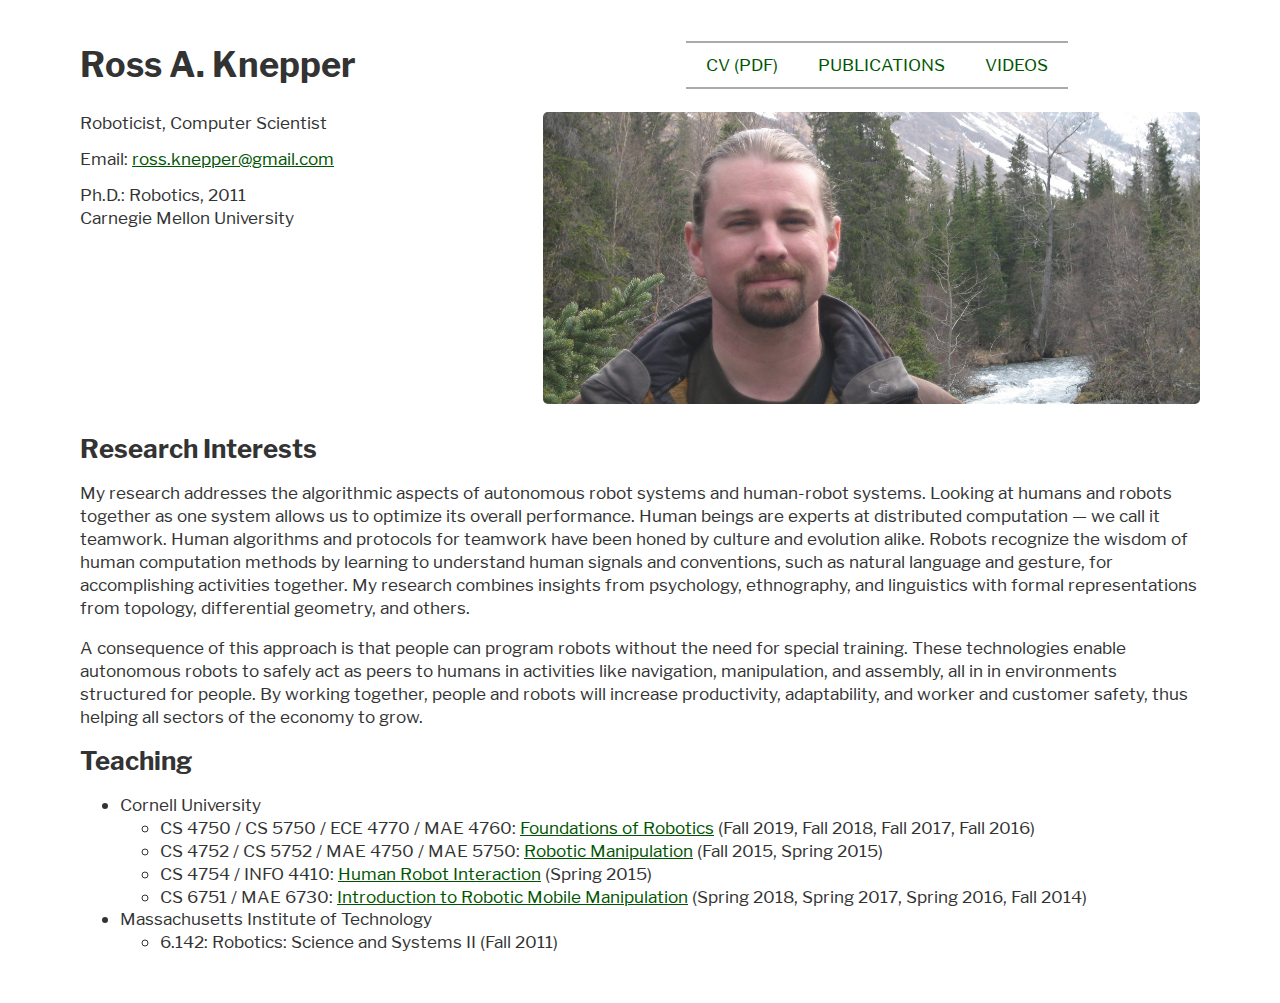
==== index.html @ 92f74c7e "Update website" ====
<!DOCTYPE html>
<html lang="en-US">
  <head>
    <meta charset="utf-8">
    <meta name="viewport" content="width=device-width, initial-scale=1">
    <link rel="stylesheet" href="css/styles.css">
    <title>Ross A. Knepper</title>
  </head>
  <body>
    <main>
      <div>
        <h1>Ross A. Knepper</h1>
        <div>
          <ul>
            <li><a href="RossKnepperCV.pdf" target="_blank">CV&nbsp;(pdf)</a></li>
            <li><a href="https://scholar.google.com/citations?hl=en&user=dgBh0UMAAAAJ" target="_blank">Publications</a></li>
            <li><a href="https://www.youtube.com/user/rknepper/videos" target="_blank">Videos</a></li>
          </ul>
        </div>
      </div>
      <div>
        <div>
          <ul>
            <li>Roboticist, Computer Scientist</li>
          </ul>
          <ul>
            <li>Email: <a href="mailto:ross.knepper@gmail.com">ross.knepper@gmail.com</a> </li>
          </ul>
          <ul>
            <li>Ph.D.: Robotics, 2011</li>
            <li>Carnegie Mellon University</li>
          </ul>
        </div>
        <figure>
          <img src="img/rak.jpg" alt="Ross A. Knepper">
        </figure>
      </div>
      <div>
        <h2>Research Interests</h2>
        <p>
          My research addresses the algorithmic aspects of autonomous robot systems
          and human-robot systems.  Looking at humans and robots together as one
          system allows us to optimize its overall performance.  Human beings are 
          experts at distributed computation &mdash; we call it teamwork.  Human
          algorithms and protocols for teamwork have been honed by culture and 
          evolution alike.  Robots recognize the wisdom of human computation 
          methods by learning to understand human signals and conventions, such
          as natural language and gesture, for accomplishing activities together.
          My research combines insights from psychology, ethnography, and linguistics
          with formal representations from topology, differential geometry, and others.
        </p>

        <p>
          A consequence of this approach is that people can program robots without
          the need for special training.  These technologies enable autonomous robots
          to safely act as peers to humans in activities like navigation,
          manipulation, and assembly, all in in environments structured
          for people.  By working together, people and robots will increase 
          productivity, adaptability, and worker and customer safety, thus helping
          all sectors of the economy to grow.
        </p>
        <h2>Teaching</h2>
        <ul>
          <li>Cornell University
          <ul>
            <li>
              CS 4750 / CS 5750 / ECE 4770 / MAE 4760:
              <a href="http://www.cs.cornell.edu/courses/cs4750/" target="_blank">Foundations of Robotics</a>
              (Fall 2019, Fall 2018, Fall 2017, Fall 2016)
            </li>
            <li>
              CS 4752 / CS 5752 / MAE 4750 / MAE 5750:
              <a href="http://www.cs.cornell.edu/courses/cs4752/" target="_blank">Robotic Manipulation</a>
              (Fall 2015, Spring 2015)
            </li>
            <li>
              CS 4754 / INFO 4410:
              <a href="https://classes.cornell.edu/browse/roster/SP15/class/CS/4754" target="_blank">Human Robot Interaction</a>
              (Spring 2015)
            </li>
            <li>
              CS 6751 / MAE 6730:
              <a href="http://www.cs.cornell.edu/courses/cs6751/" target="_blank">Introduction to Robotic Mobile Manipulation</a>
              (Spring 2018, Spring 2017, Spring 2016, Fall 2014)
            </li>
          </ul>
          <li>Massachusetts Institute of Technology
          <ul>
            <li>
              6.142: Robotics: Science and Systems II (Fall 2011)
            </li>
          </ul>
          </li>
        </ul>
      </div>
    </main>
  </body>
</html>
---- css/styles.css ----
html {
  height: 100%;
  overflow-y: scroll;
}

body {
  height: 100%;
  display: flex;
  margin: 0 auto;
  line-height: 133%;
  font-family: "Libre Franklin", sans-serif;
  font-size: 1.075rem;
  color: #333;
}

main {
  max-width: 72rem;
  margin: auto;
  padding: 2rem;
  display: flex;
  flex-wrap: wrap;
}

a {
  color: #005500;
}

h1 {
  margin: 1rem;
  line-height: 100%;
}

figure {
  display: flex;
  margin: 0.825rem 1rem;
}

figure img {
  flex: 1;
  max-width: 100%;
  min-width: 50px;
  border-radius: 5px;
  align-self: start;
}

div {
  margin: 0 1rem;
}

main > div:not(:last-child) {
  margin: 0;
  width: 100%;
  display: flex;
}

main > div:not(:last-child) > :first-child {
  flex: 1 1 auto;
}

main > div:not(:last-child) > :last-child {
  flex: 1 1 30rem;
}

main > div:first-child + div {
  flex-wrap: wrap-reverse;
}

main > div:last-child div {
  margin: 0;
  display: flex;
  flex-wrap: wrap;
  align-items: center;
}

main > div:last-child img {
  margin: 0.5rem 1rem;
  max-width: 12rem;
  max-height: 8rem;
}

main > div:first-child + div ul {
  list-style: none;
  margin: 0.825rem 0;
  padding: 0;
}

main > div:first-child div {
  display: flex;
  align-items: center;
  justify-content: center;
}

main > div:first-child ul {
  list-style: none;
  margin: 0;
  padding: 0;
  display: flex;
  justify-content: center;
  border-width: 2px 0 2px;
  border-style: solid;
  border-color: #aaa;
}

main > div:first-child li {
  margin: 0.675rem 1.25rem;
}

main > div:first-child a {
  text-decoration: none;
  text-transform: uppercase;
}

@media (max-width: 48rem) {
  main > div:first-child {
    flex-wrap: wrap;
    flex-direction: column;
  }
  main > div:not(:last-child) > div:last-child {
    flex: 0;
    display: block;
  }
}

@media (max-width: 36rem) {
  main > div:first-child ul {
    flex-wrap: wrap;
    flex-direction: column;
    padding: 1rem 0;
  }
  main > div:first-child li {
    margin: 0.125rem;
  }
  main > div:last-child div {
    flex-direction: column;
  }
  main > div:last-child img {
    max-width: 50%;
  }
}

@font-face {
  font-family: 'Libre Franklin';
  font-style: normal;
  font-weight: 400;
  src: local('Libre Franklin'), local('LibreFranklin-Regular'),
       url('../fonts/LibreFranklin-Regular.woff2') format('woff2'),
       url('../fonts/LibreFranklin-Regular.woff') format('woff');
}
@font-face {
  font-family: 'Libre Franklin';
  font-style: italic;
  font-weight: 400;
  src: local('Libre Franklin Italic'), local('LibreFranklin-Italic'),
       url('../fonts/LibreFranklin-Italic.woff2') format('woff2'),
       url('../fonts/LibreFranklin-Italic.woff') format('woff');
}
@font-face {
  font-family: 'Libre Franklin';
  font-style: normal;
  font-weight: 700;
  src: local('Libre Franklin Bold'), local('LibreFranklin-Bold'),
       url('../fonts/LibreFranklin-Bold.woff2') format('woff2'),
       url('../fonts/LibreFranklin-Bold.woff') format('woff');
}
@font-face {
  font-family: 'Libre Franklin';
  font-style: italic;
  font-weight: 700;
  src: local('Libre Franklin Bold Italic'), local('LibreFranklin-BoldItalic'),
       url('../fonts/LibreFranklin-BoldItalic.woff2') format('woff2'),
       url('../fonts/LibreFranklin-BoldItalic.woff') format('woff');
}
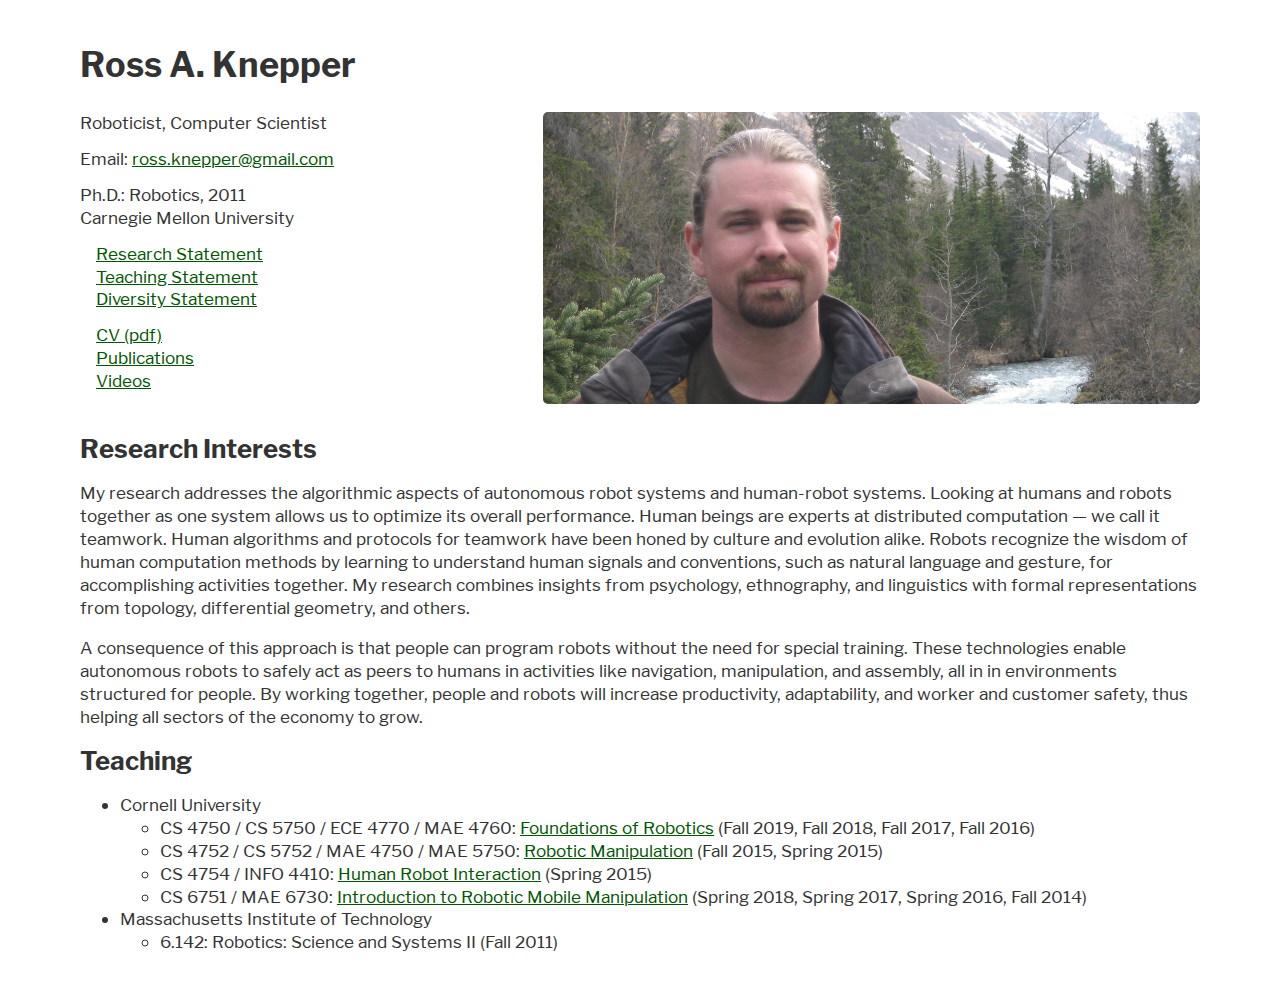
==== commit 940f38ee: "Add statements" ====
--- a/index.html
+++ b/index.html
@@ -10,13 +10,6 @@
     <main>
       <div>
         <h1>Ross A. Knepper</h1>
-        <div>
-          <ul>
-            <li><a href="RossKnepperCV.pdf" target="_blank">CV&nbsp;(pdf)</a></li>
-            <li><a href="https://scholar.google.com/citations?hl=en&user=dgBh0UMAAAAJ" target="_blank">Publications</a></li>
-            <li><a href="https://www.youtube.com/user/rknepper/videos" target="_blank">Videos</a></li>
-          </ul>
-        </div>
       </div>
       <div>
         <div>
@@ -30,6 +23,20 @@
             <li>Ph.D.: Robotics, 2011</li>
             <li>Carnegie Mellon University</li>
           </ul>
+          <div>
+            <ul>
+              <li><a href="stmts/Knepper_research-statement.pdf">Research Statement</a></li>
+              <li><a href="stmts/Knepper_teaching-statement.pdf">Teaching Statement</a></li>
+              <li><a href="stmts/Knepper_diversity-statement.pdf">Diversity Statement</a></li>
+            </ul>
+          </div>
+          <div>
+            <ul>
+              <li><a href="RossKnepperCV.pdf" target="_blank">CV&nbsp;(pdf)</a></li>
+              <li><a href="https://scholar.google.com/citations?hl=en&user=dgBh0UMAAAAJ" target="_blank">Publications</a></li>
+              <li><a href="https://www.youtube.com/user/rknepper/videos" target="_blank">Videos</a></li>
+            </ul>
+          </div>
         </div>
         <figure>
           <img src="img/rak.jpg" alt="Ross A. Knepper">
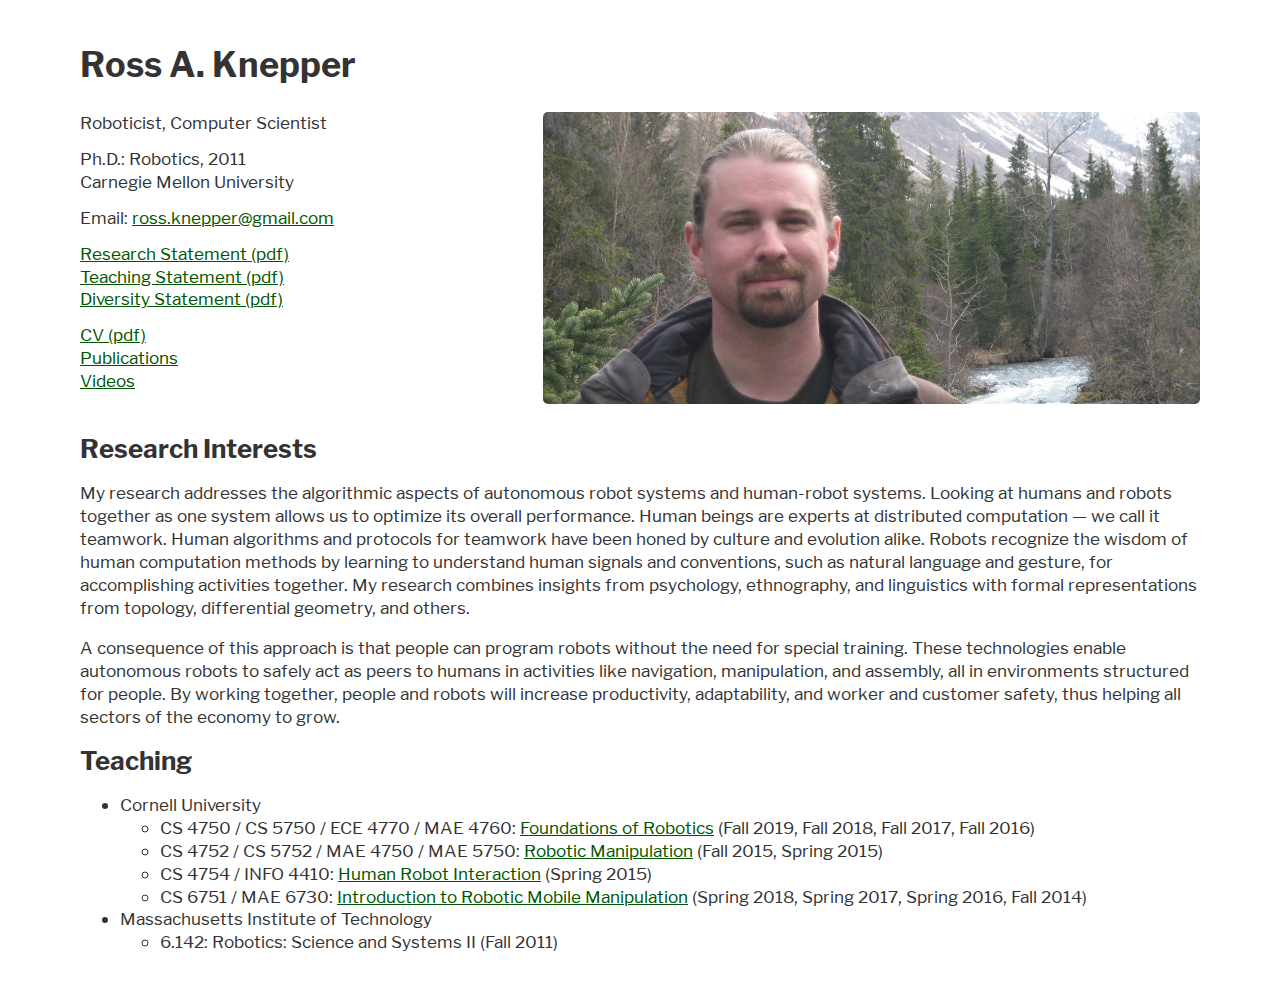
==== commit abd72a9f: "Reformat a bit" ====
--- a/index.html
+++ b/index.html
@@ -8,35 +8,29 @@
   </head>
   <body>
     <main>
-      <div>
-        <h1>Ross A. Knepper</h1>
-      </div>
+      <h1>Ross A. Knepper</h1>
       <div>
         <div>
           <ul>
             <li>Roboticist, Computer Scientist</li>
           </ul>
           <ul>
+            <li>Ph.D.: Robotics, 2011</li>
+            <li>Carnegie Mellon University</li>
+          </ul>
+          <ul>
             <li>Email: <a href="mailto:ross.knepper@gmail.com">ross.knepper@gmail.com</a> </li>
           </ul>
           <ul>
-            <li>Ph.D.: Robotics, 2011</li>
-            <li>Carnegie Mellon University</li>
+            <li><a href="docs/Knepper_research-statement.pdf" target="_blank">Research Statement (pdf)</a></li>
+            <li><a href="docs/Knepper_teaching-statement.pdf" target="_blank">Teaching Statement (pdf)</a></li>
+            <li><a href="docs/Knepper_diversity-statement.pdf" target="_blank">Diversity Statement (pdf)</a></li>
           </ul>
-          <div>
-            <ul>
-              <li><a href="stmts/Knepper_research-statement.pdf">Research Statement</a></li>
-              <li><a href="stmts/Knepper_teaching-statement.pdf">Teaching Statement</a></li>
-              <li><a href="stmts/Knepper_diversity-statement.pdf">Diversity Statement</a></li>
-            </ul>
-          </div>
-          <div>
-            <ul>
-              <li><a href="RossKnepperCV.pdf" target="_blank">CV&nbsp;(pdf)</a></li>
-              <li><a href="https://scholar.google.com/citations?hl=en&user=dgBh0UMAAAAJ" target="_blank">Publications</a></li>
-              <li><a href="https://www.youtube.com/user/rknepper/videos" target="_blank">Videos</a></li>
-            </ul>
-          </div>
+          <ul>
+            <li><a href="docs/RossKnepperCV.pdf" target="_blank">CV&nbsp;(pdf)</a></li>
+            <li><a href="https://scholar.google.com/citations?user=dgBh0UMAAAAJ" target="_blank">Publications</a></li>
+            <li><a href="https://www.youtube.com/user/rknepper/videos" target="_blank">Videos</a></li>
+          </ul>
         </div>
         <figure>
           <img src="img/rak.jpg" alt="Ross A. Knepper">
@@ -61,7 +55,7 @@
           A consequence of this approach is that people can program robots without
           the need for special training.  These technologies enable autonomous robots
           to safely act as peers to humans in activities like navigation,
-          manipulation, and assembly, all in in environments structured
+          manipulation, and assembly, all in environments structured
           for people.  By working together, people and robots will increase 
           productivity, adaptability, and worker and customer safety, thus helping
           all sectors of the economy to grow.
--- a/css/styles.css
+++ b/css/styles.css
@@ -32,6 +32,7 @@
 
 figure {
   display: flex;
+  flex: 1 1 30rem;
   margin: 0.825rem 1rem;
 }
 
@@ -47,95 +48,21 @@
   margin: 0 1rem;
 }
 
-main > div:not(:last-child) {
+h1 + div {
   margin: 0;
   width: 100%;
   display: flex;
+  flex-wrap: wrap-reverse;
 }
 
-main > div:not(:last-child) > :first-child {
+h1 + div > div {
   flex: 1 1 auto;
 }
 
-main > div:not(:last-child) > :last-child {
-  flex: 1 1 30rem;
-}
-
-main > div:first-child + div {
-  flex-wrap: wrap-reverse;
-}
-
-main > div:last-child div {
-  margin: 0;
-  display: flex;
-  flex-wrap: wrap;
-  align-items: center;
-}
-
-main > div:last-child img {
-  margin: 0.5rem 1rem;
-  max-width: 12rem;
-  max-height: 8rem;
-}
-
-main > div:first-child + div ul {
+h1 + div ul {
   list-style: none;
   margin: 0.825rem 0;
   padding: 0;
-}
-
-main > div:first-child div {
-  display: flex;
-  align-items: center;
-  justify-content: center;
-}
-
-main > div:first-child ul {
-  list-style: none;
-  margin: 0;
-  padding: 0;
-  display: flex;
-  justify-content: center;
-  border-width: 2px 0 2px;
-  border-style: solid;
-  border-color: #aaa;
-}
-
-main > div:first-child li {
-  margin: 0.675rem 1.25rem;
-}
-
-main > div:first-child a {
-  text-decoration: none;
-  text-transform: uppercase;
-}
-
-@media (max-width: 48rem) {
-  main > div:first-child {
-    flex-wrap: wrap;
-    flex-direction: column;
-  }
-  main > div:not(:last-child) > div:last-child {
-    flex: 0;
-    display: block;
-  }
-}
-
-@media (max-width: 36rem) {
-  main > div:first-child ul {
-    flex-wrap: wrap;
-    flex-direction: column;
-    padding: 1rem 0;
-  }
-  main > div:first-child li {
-    margin: 0.125rem;
-  }
-  main > div:last-child div {
-    flex-direction: column;
-  }
-  main > div:last-child img {
-    max-width: 50%;
-  }
 }
 
 @font-face {
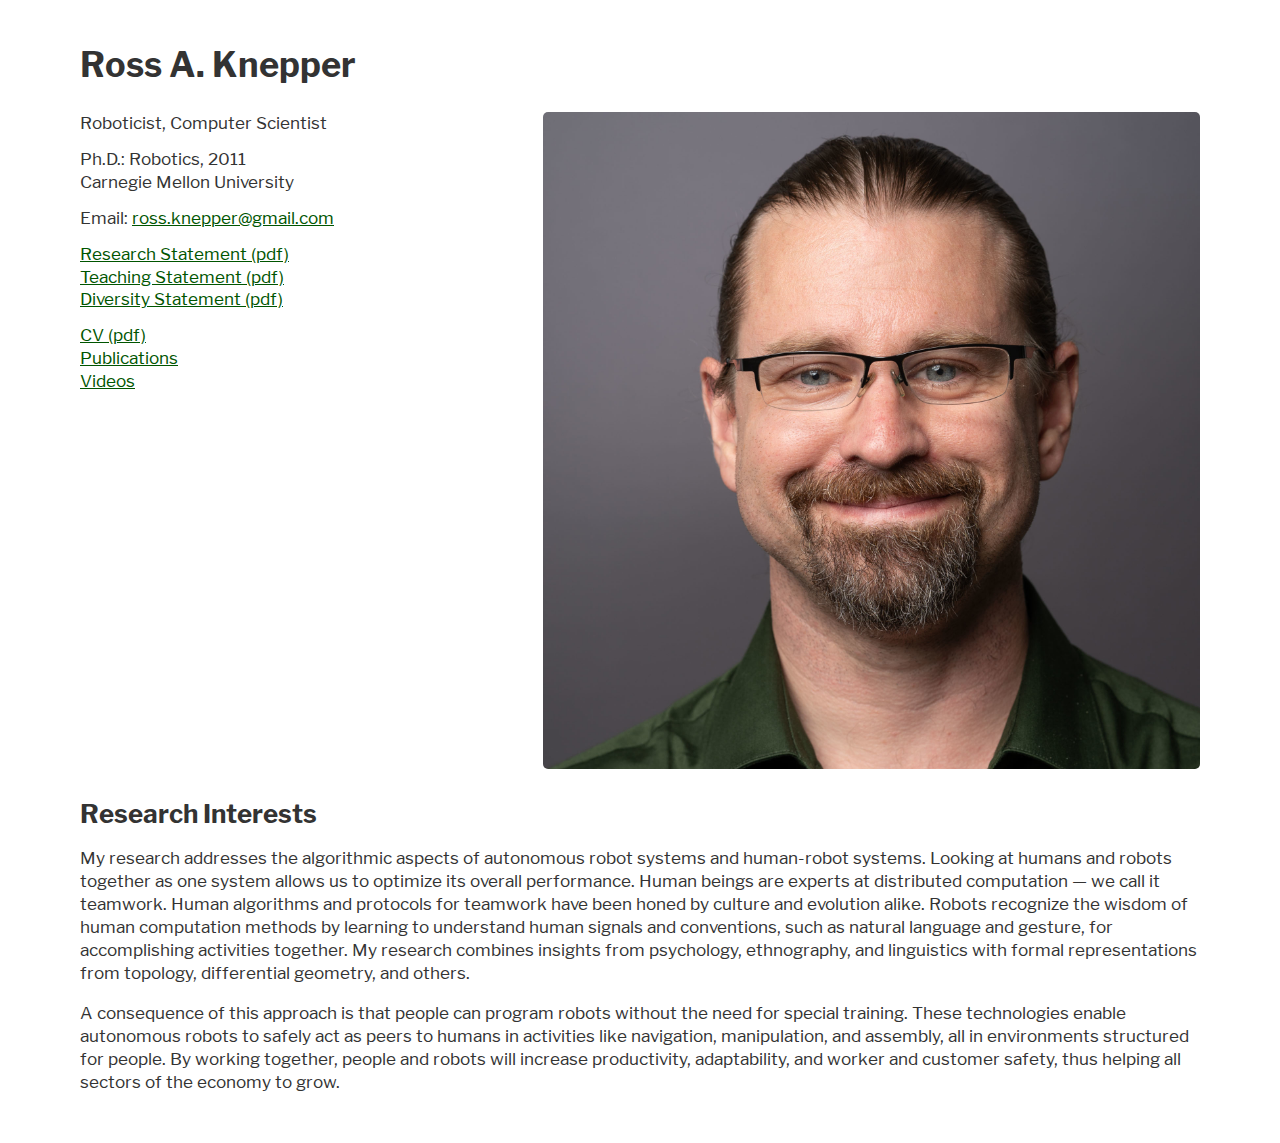
==== commit b7ed0ce8: "Remove teaching interests and unnecessary images." ====
--- a/index.html
+++ b/index.html
@@ -60,39 +60,6 @@
           productivity, adaptability, and worker and customer safety, thus helping
           all sectors of the economy to grow.
         </p>
-        <h2>Teaching</h2>
-        <ul>
-          <li>Cornell University
-          <ul>
-            <li>
-              CS 4750 / CS 5750 / ECE 4770 / MAE 4760:
-              <a href="http://www.cs.cornell.edu/courses/cs4750/" target="_blank">Foundations of Robotics</a>
-              (Fall 2019, Fall 2018, Fall 2017, Fall 2016)
-            </li>
-            <li>
-              CS 4752 / CS 5752 / MAE 4750 / MAE 5750:
-              <a href="http://www.cs.cornell.edu/courses/cs4752/" target="_blank">Robotic Manipulation</a>
-              (Fall 2015, Spring 2015)
-            </li>
-            <li>
-              CS 4754 / INFO 4410:
-              <a href="https://classes.cornell.edu/browse/roster/SP15/class/CS/4754" target="_blank">Human Robot Interaction</a>
-              (Spring 2015)
-            </li>
-            <li>
-              CS 6751 / MAE 6730:
-              <a href="http://www.cs.cornell.edu/courses/cs6751/" target="_blank">Introduction to Robotic Mobile Manipulation</a>
-              (Spring 2018, Spring 2017, Spring 2016, Fall 2014)
-            </li>
-          </ul>
-          <li>Massachusetts Institute of Technology
-          <ul>
-            <li>
-              6.142: Robotics: Science and Systems II (Fall 2011)
-            </li>
-          </ul>
-          </li>
-        </ul>
       </div>
     </main>
   </body>
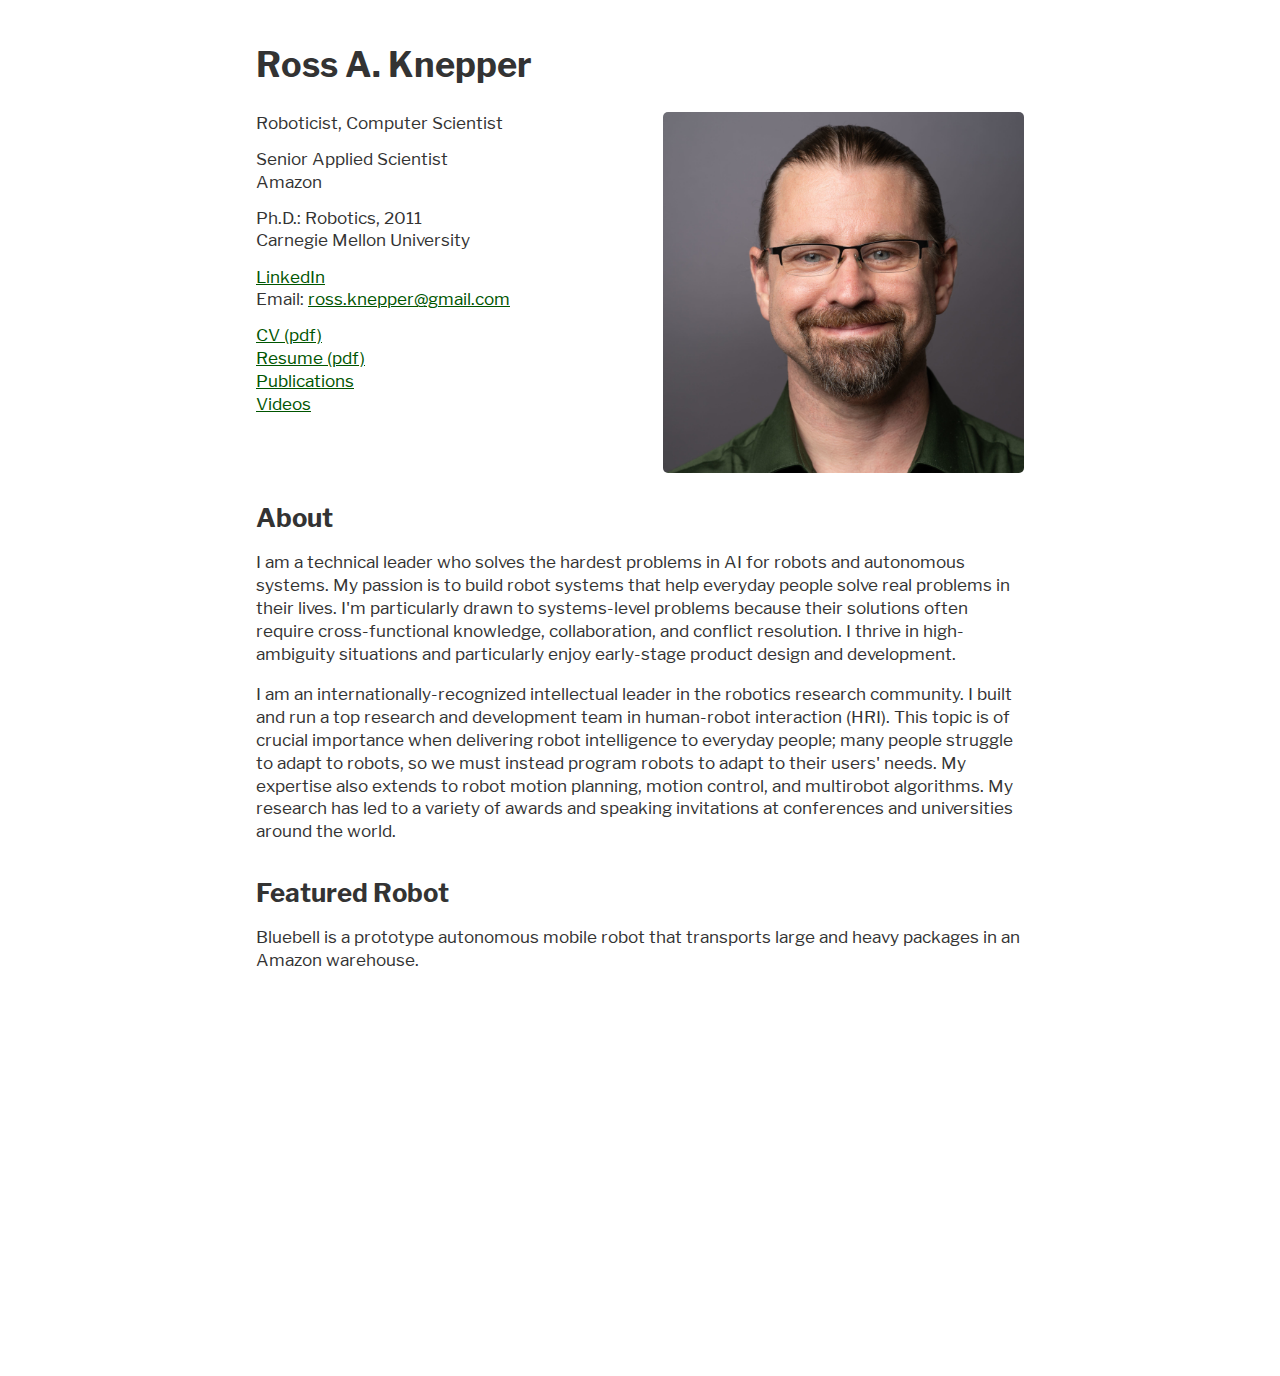
==== commit 05bbae45: "Draft changes" ====
--- a/index.html
+++ b/index.html
@@ -15,19 +15,20 @@
             <li>Roboticist, Computer Scientist</li>
           </ul>
           <ul>
+            <li>Senior Applied Scientist</li>
+            <li>Amazon</li>
+          </ul>
+          <ul>
             <li>Ph.D.: Robotics, 2011</li>
             <li>Carnegie Mellon University</li>
           </ul>
           <ul>
+            <li><a href="https://www.linkedin.com/in/raknepper">LinkedIn</a></li>
             <li>Email: <a href="mailto:ross.knepper@gmail.com">ross.knepper@gmail.com</a> </li>
           </ul>
           <ul>
-            <li><a href="docs/Knepper_research-statement.pdf" target="_blank">Research Statement (pdf)</a></li>
-            <li><a href="docs/Knepper_teaching-statement.pdf" target="_blank">Teaching Statement (pdf)</a></li>
-            <li><a href="docs/Knepper_diversity-statement.pdf" target="_blank">Diversity Statement (pdf)</a></li>
-          </ul>
-          <ul>
             <li><a href="docs/RossKnepperCV.pdf" target="_blank">CV&nbsp;(pdf)</a></li>
+            <li><a href="docs/RossKnepperResume.pdf" target="_blank">Resume&nbsp;(pdf)</a></li>
             <li><a href="https://scholar.google.com/citations?user=dgBh0UMAAAAJ" target="_blank">Publications</a></li>
             <li><a href="https://www.youtube.com/user/rknepper/videos" target="_blank">Videos</a></li>
           </ul>
@@ -37,30 +38,42 @@
         </figure>
       </div>
       <div>
-        <h2>Research Interests</h2>
+        <h2>About</h2>
         <p>
-          My research addresses the algorithmic aspects of autonomous robot systems
-          and human-robot systems.  Looking at humans and robots together as one
-          system allows us to optimize its overall performance.  Human beings are 
-          experts at distributed computation &mdash; we call it teamwork.  Human
-          algorithms and protocols for teamwork have been honed by culture and 
-          evolution alike.  Robots recognize the wisdom of human computation 
-          methods by learning to understand human signals and conventions, such
-          as natural language and gesture, for accomplishing activities together.
-          My research combines insights from psychology, ethnography, and linguistics
-          with formal representations from topology, differential geometry, and others.
+          I am a technical leader who solves the hardest problems in AI for
+          robots and autonomous systems. My passion is to build robot systems
+          that help everyday people solve real problems in their lives. I'm
+          particularly drawn to systems-level problems because their solutions
+          often require cross-functional knowledge, collaboration, and conflict
+          resolution. I thrive in high-ambiguity situations and particularly
+          enjoy early-stage product design and development.
         </p>
 
         <p>
-          A consequence of this approach is that people can program robots without
-          the need for special training.  These technologies enable autonomous robots
-          to safely act as peers to humans in activities like navigation,
-          manipulation, and assembly, all in environments structured
-          for people.  By working together, people and robots will increase 
-          productivity, adaptability, and worker and customer safety, thus helping
-          all sectors of the economy to grow.
+          I am an internationally-recognized intellectual leader in the robotics
+          research community. I built and run a top research and development
+          team in human-robot interaction (HRI). This topic is of crucial
+          importance when delivering robot intelligence to everyday people; many
+          people struggle to adapt to robots, so we must instead program robots
+          to adapt to their users' needs. My expertise also extends to robot
+          motion planning, motion control, and multirobot algorithms. My
+          research has led to a variety of awards and speaking invitations at
+          conferences and universities around the world.
         </p>
       </div>
+      <div>
+        <h2>Featured Robot</h2>
+        <p>
+          Bluebell is a prototype autonomous mobile robot that transports large
+          and heavy packages in an Amazon warehouse.
+        <p>
+
+        </p>
+          <iframe width="560" height="315" src="https://www.youtube.com/embed/Kget9r-0kGs"
+          title="YouTube video player" frameborder="0"
+          allow="accelerometer; autoplay; clipboard-write; encrypted-media; gyroscope; picture-in-picture"
+          allowfullscreen></iframe>      </div>
+        </p>
     </main>
   </body>
 </html>
--- a/css/styles.css
+++ b/css/styles.css
@@ -14,7 +14,7 @@
 }
 
 main {
-  max-width: 72rem;
+  max-width: 50rem;
   margin: auto;
   padding: 2rem;
   display: flex;
@@ -32,7 +32,7 @@
 
 figure {
   display: flex;
-  flex: 1 1 30rem;
+  flex: 1 1 15rem;
   margin: 0.825rem 1rem;
 }
 
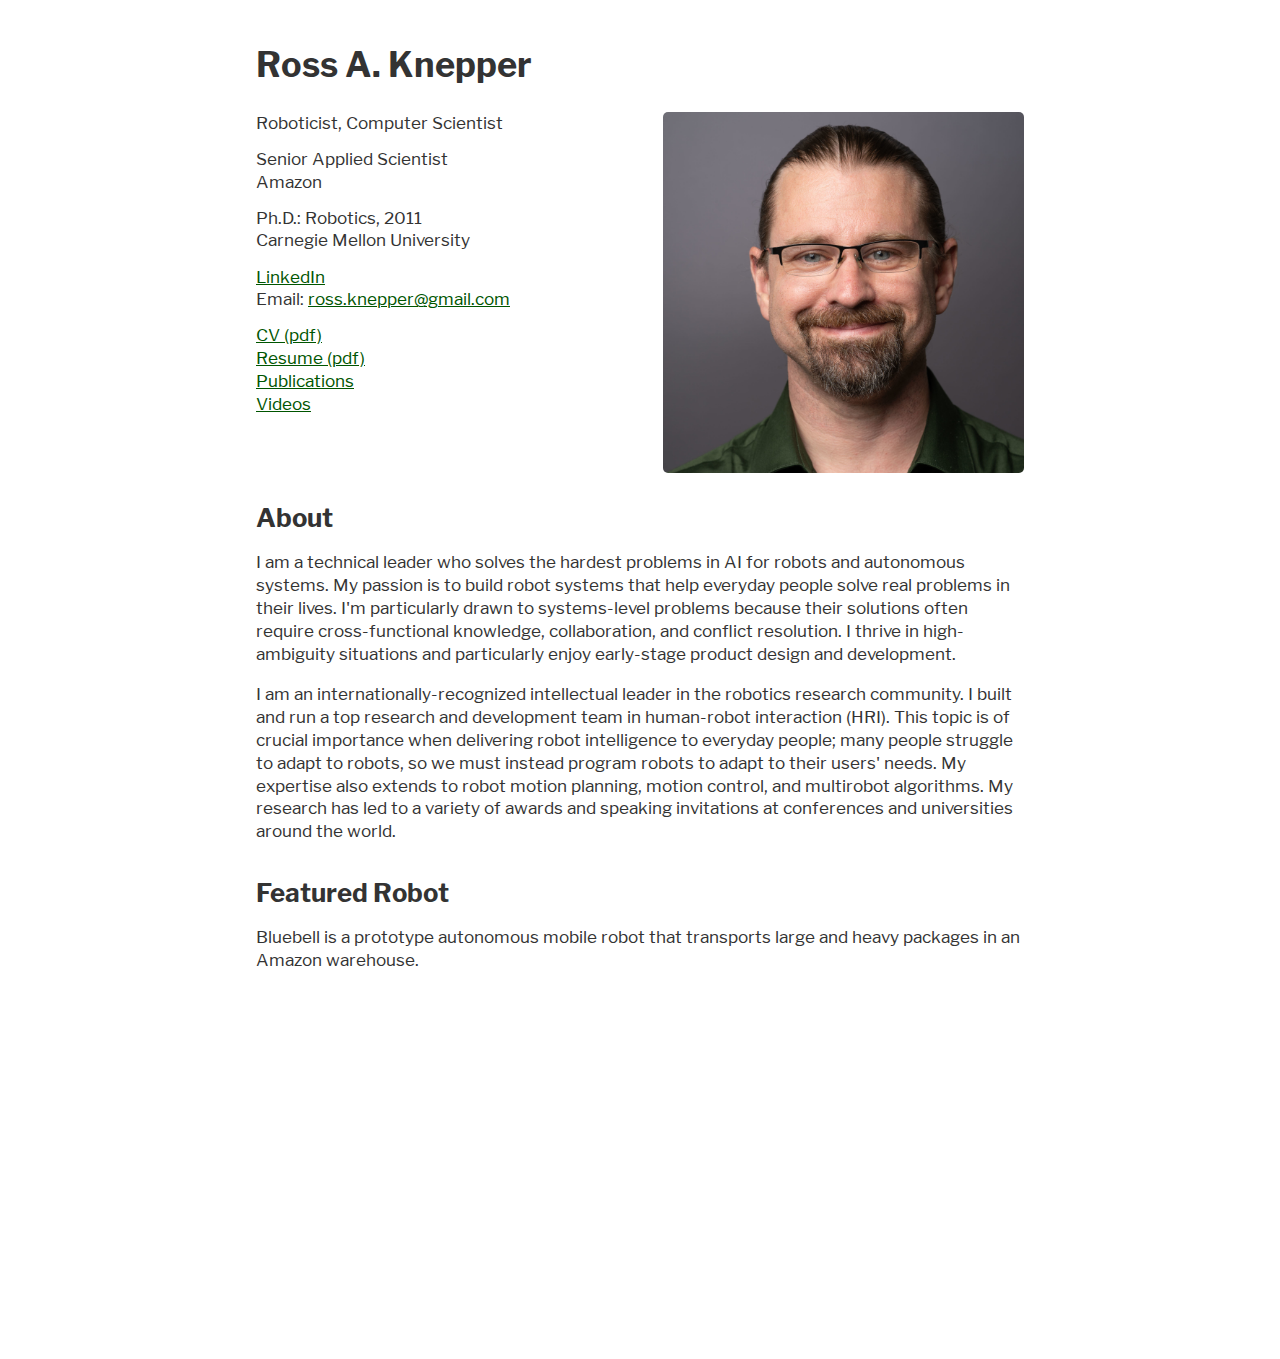
==== commit 0a7bd599: "Fix scattered HTML tags" ====
--- a/index.html
+++ b/index.html
@@ -66,14 +66,15 @@
         <p>
           Bluebell is a prototype autonomous mobile robot that transports large
           and heavy packages in an Amazon warehouse.
+        </p>
+
         <p>
-
-        </p>
           <iframe width="560" height="315" src="https://www.youtube.com/embed/Kget9r-0kGs"
           title="YouTube video player" frameborder="0"
           allow="accelerometer; autoplay; clipboard-write; encrypted-media; gyroscope; picture-in-picture"
-          allowfullscreen></iframe>      </div>
+          allowfullscreen></iframe>
         </p>
+      </div>
     </main>
   </body>
 </html>
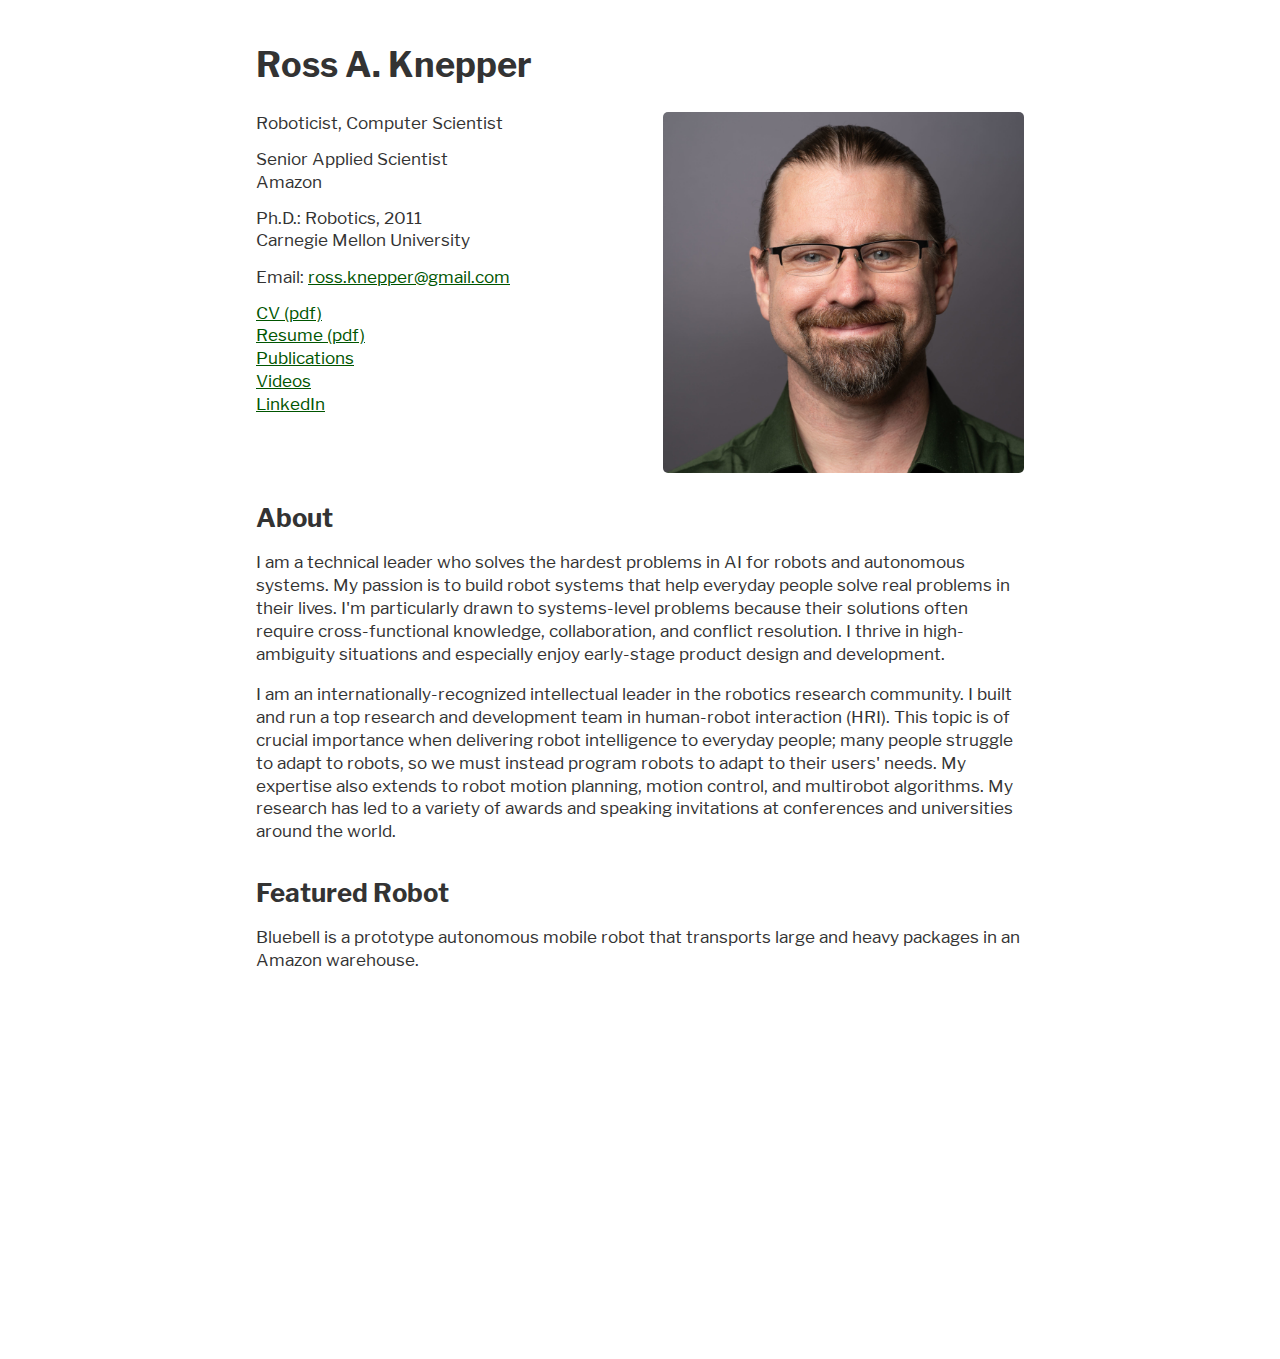
==== commit 9df9f432: "Fix wording and move LinkedIn link." ====
--- a/index.html
+++ b/index.html
@@ -23,7 +23,6 @@
             <li>Carnegie Mellon University</li>
           </ul>
           <ul>
-            <li><a href="https://www.linkedin.com/in/raknepper">LinkedIn</a></li>
             <li>Email: <a href="mailto:ross.knepper@gmail.com">ross.knepper@gmail.com</a> </li>
           </ul>
           <ul>
@@ -31,6 +30,7 @@
             <li><a href="docs/RossKnepperResume.pdf" target="_blank">Resume&nbsp;(pdf)</a></li>
             <li><a href="https://scholar.google.com/citations?user=dgBh0UMAAAAJ" target="_blank">Publications</a></li>
             <li><a href="https://www.youtube.com/user/rknepper/videos" target="_blank">Videos</a></li>
+            <li><a href="https://www.linkedin.com/in/raknepper" target="_blank">LinkedIn</a></li>
           </ul>
         </div>
         <figure>
@@ -45,7 +45,7 @@
           that help everyday people solve real problems in their lives. I'm
           particularly drawn to systems-level problems because their solutions
           often require cross-functional knowledge, collaboration, and conflict
-          resolution. I thrive in high-ambiguity situations and particularly
+          resolution. I thrive in high-ambiguity situations and especially
           enjoy early-stage product design and development.
         </p>
 
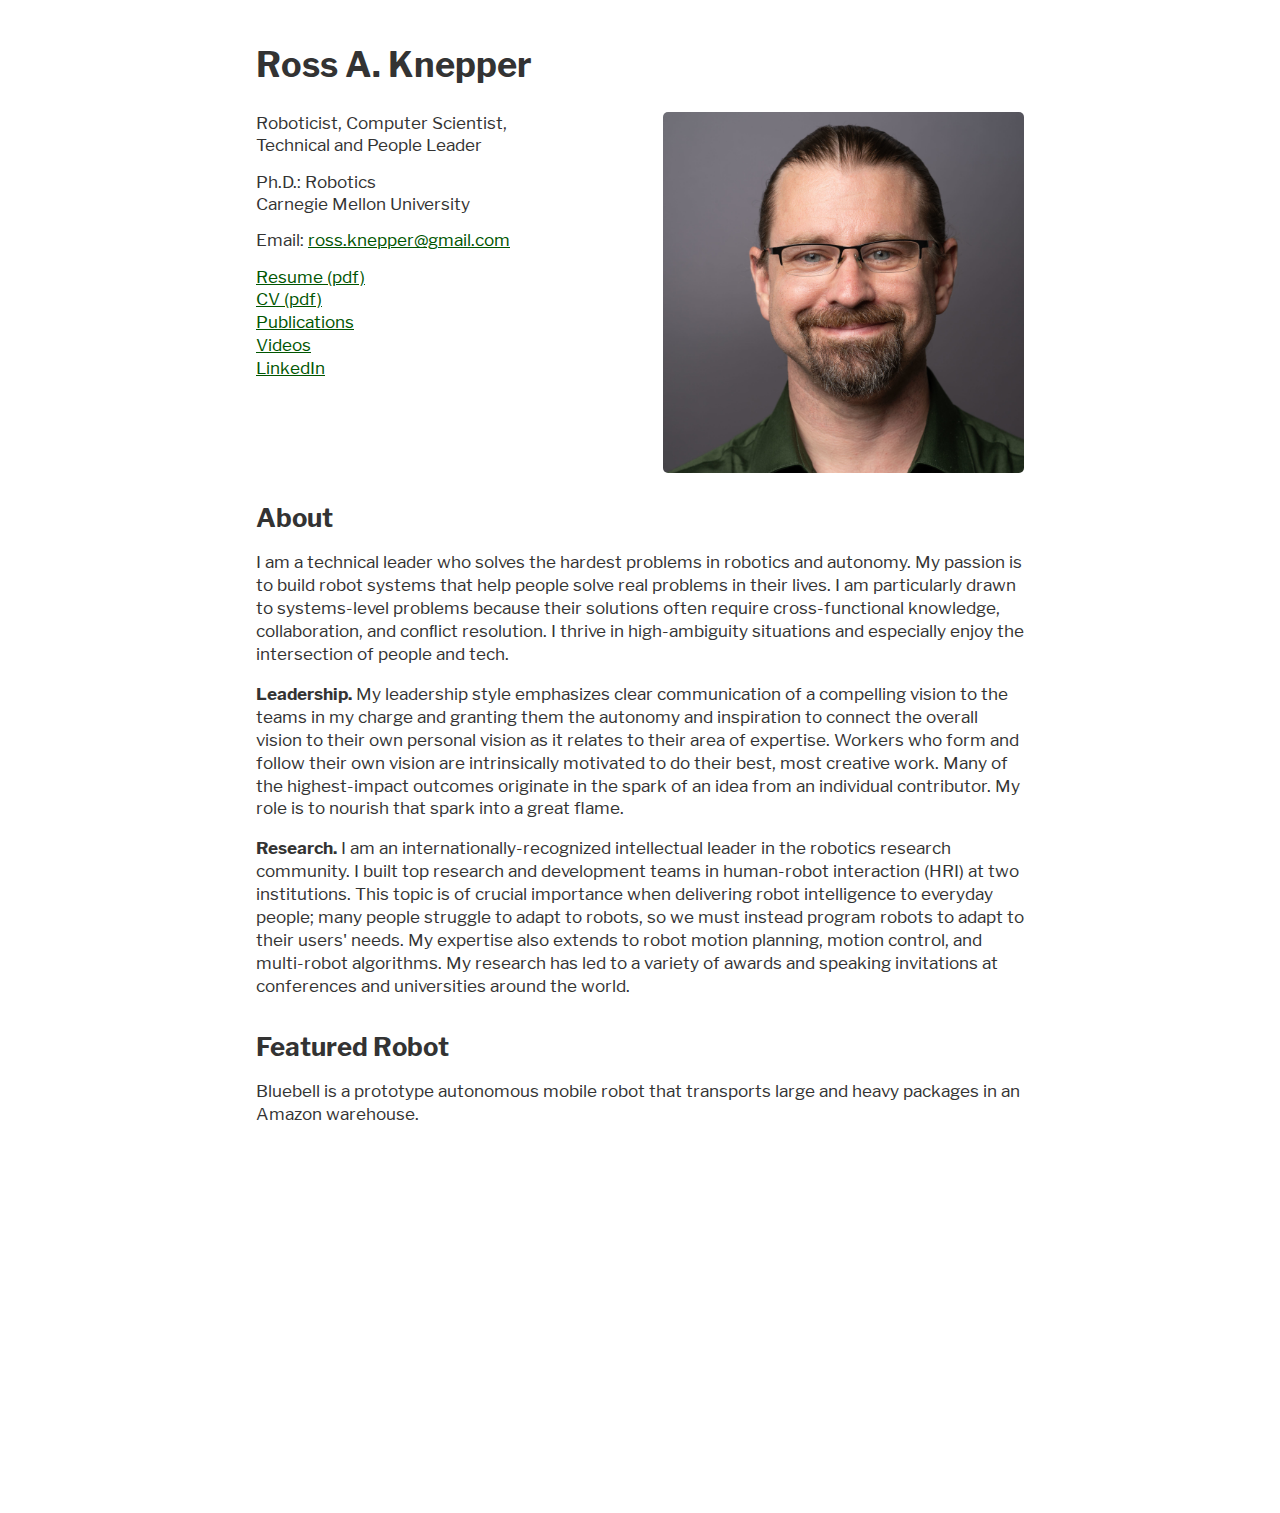
==== commit 61382f78: "Add leadership section, fix wrapping" ====
--- a/index.html
+++ b/index.html
@@ -12,22 +12,19 @@
       <div>
         <div>
           <ul>
-            <li>Roboticist, Computer Scientist</li>
+            <li>Roboticist, Computer Scientist,</li>
+            <li>Technical and People Leader</li>
           </ul>
           <ul>
-            <li>Senior Applied Scientist</li>
-            <li>Amazon</li>
-          </ul>
-          <ul>
-            <li>Ph.D.: Robotics, 2011</li>
+            <li>Ph.D.: Robotics</li>
             <li>Carnegie Mellon University</li>
           </ul>
           <ul>
             <li>Email: <a href="mailto:ross.knepper@gmail.com">ross.knepper@gmail.com</a> </li>
           </ul>
           <ul>
+            <li><a href="docs/RossKnepperResume.pdf" target="_blank">Resume&nbsp;(pdf)</a></li>
             <li><a href="docs/RossKnepperCV.pdf" target="_blank">CV&nbsp;(pdf)</a></li>
-            <li><a href="docs/RossKnepperResume.pdf" target="_blank">Resume&nbsp;(pdf)</a></li>
             <li><a href="https://scholar.google.com/citations?user=dgBh0UMAAAAJ" target="_blank">Publications</a></li>
             <li><a href="https://www.youtube.com/user/rknepper/videos" target="_blank">Videos</a></li>
             <li><a href="https://www.linkedin.com/in/raknepper" target="_blank">LinkedIn</a></li>
@@ -40,25 +37,35 @@
       <div>
         <h2>About</h2>
         <p>
-          I am a technical leader who solves the hardest problems in AI for
-          robots and autonomous systems. My passion is to build robot systems
-          that help everyday people solve real problems in their lives. I'm
-          particularly drawn to systems-level problems because their solutions
-          often require cross-functional knowledge, collaboration, and conflict
-          resolution. I thrive in high-ambiguity situations and especially
-          enjoy early-stage product design and development.
+          I am a technical leader who solves the hardest problems in robotics
+          and autonomy. My passion is to build robot systems that help people
+          solve real problems in their lives. I am particularly drawn to
+          systems-level problems because their solutions often require
+          cross-functional knowledge, collaboration, and conﬂict resolution. I
+          thrive in high-ambiguity situations and especially enjoy the
+          intersection of people and tech.
         </p>
-
         <p>
-          I am an internationally-recognized intellectual leader in the robotics
-          research community. I built and run a top research and development
-          team in human-robot interaction (HRI). This topic is of crucial
-          importance when delivering robot intelligence to everyday people; many
-          people struggle to adapt to robots, so we must instead program robots
-          to adapt to their users' needs. My expertise also extends to robot
-          motion planning, motion control, and multirobot algorithms. My
-          research has led to a variety of awards and speaking invitations at
-          conferences and universities around the world.
+          <b>Leadership.</b> My leadership style emphasizes clear communication
+          of a compelling vision to the teams in my charge and granting them
+          the autonomy and inspiration to connect the overall vision to their
+          own personal vision as it relates to their area of expertise. Workers
+          who form and follow their own vision are intrinsically motivated to
+          do their best, most creative work. Many of the highest-impact
+          outcomes originate in the spark of an idea from an individual
+          contributor. My role is to nourish that spark into a great flame.
+        </p>
+        <p>
+          <b>Research.</b> I am an internationally-recognized intellectual
+          leader in the robotics research community. I built top research and
+          development teams in human-robot interaction (HRI) at two
+          institutions. This topic is of crucial importance when delivering
+          robot intelligence to everyday people; many people struggle to adapt
+          to robots, so we must instead program robots to adapt to their users'
+          needs. My expertise also extends to robot motion planning, motion
+          control, and multi-robot algorithms. My research has led to a variety
+          of awards and speaking invitations at conferences and universities
+          around the world.
         </p>
       </div>
       <div>
@@ -67,12 +74,16 @@
           Bluebell is a prototype autonomous mobile robot that transports large
           and heavy packages in an Amazon warehouse.
         </p>
-
         <p>
-          <iframe width="560" height="315" src="https://www.youtube.com/embed/Kget9r-0kGs"
-          title="YouTube video player" frameborder="0"
-          allow="accelerometer; autoplay; clipboard-write; encrypted-media; gyroscope; picture-in-picture"
-          allowfullscreen></iframe>
+          <iframe
+            style="aspect-ratio: 16/9; max-width: 560px"
+            width="100%"
+            src="https://www.youtube.com/embed/Kget9r-0kGs"
+            title="YouTube video player"
+            frameborder="0"
+            allow="accelerometer; autoplay; clipboard-write; encrypted-media; gyroscope; picture-in-picture; web-share"
+            allowfullscreen
+          ></iframe>
         </p>
       </div>
     </main>
